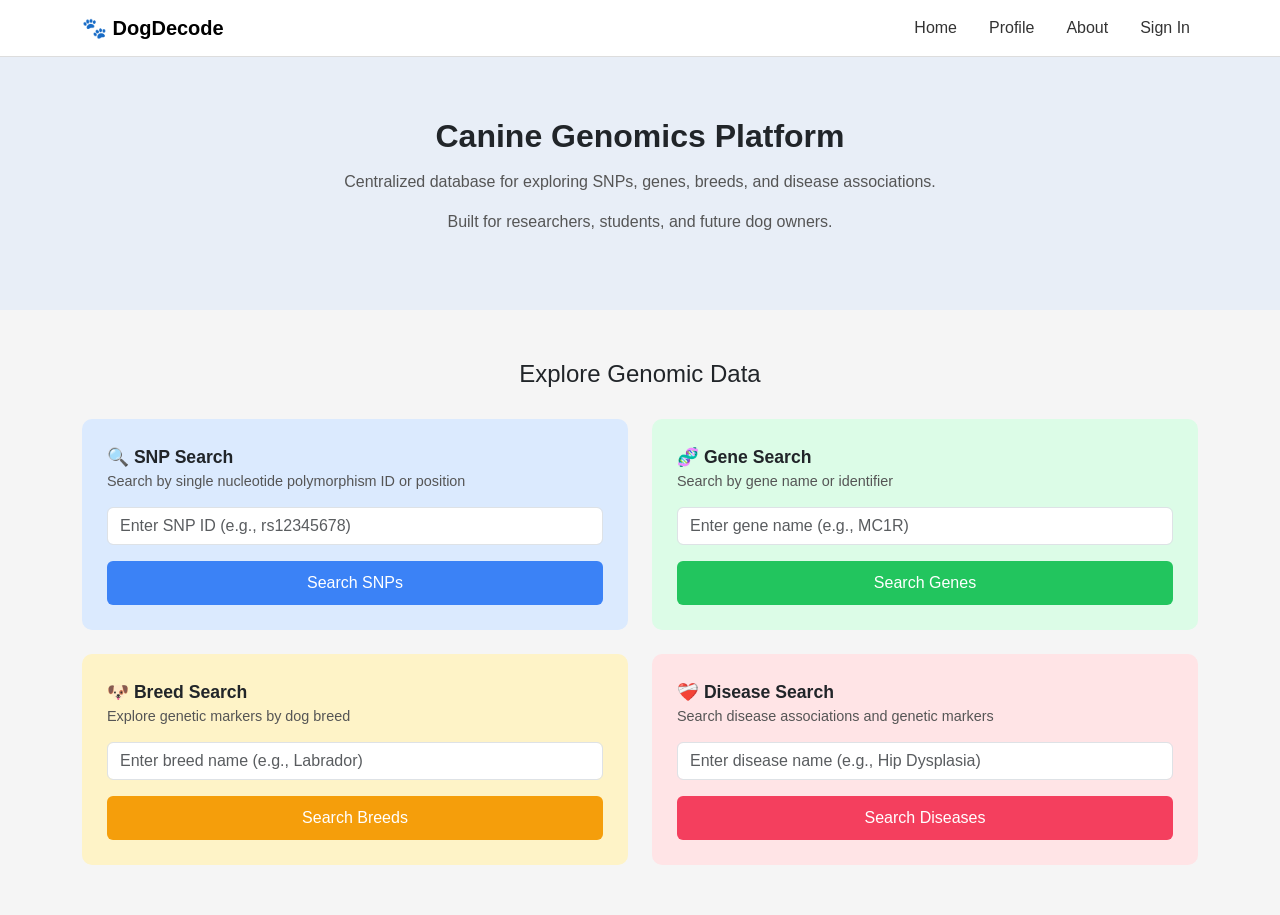
==== Index.html @ 12379d44 "first commit" ====
<!DOCTYPE html>
<html lang="en">
<head>
    <meta charset="UTF-8">
    <meta name="viewport" content="width=device-width, initial-scale=1.0">
    <title>Canine Genomics Platform</title>
    <link href="https://cdn.jsdelivr.net/npm/bootstrap@5.3.3/dist/css/bootstrap.min.css" rel="stylesheet">
    <link href="css/Homepage.css" rel="stylesheet">
</head>
<body>

    <nav class="navbar navbar-expand-lg">
        <div class="container">
            <a class="navbar-brand fw-bold" href="#">🐾 DogDecode</a>
            <button class="navbar-toggler" type="button" data-bs-toggle="collapse" data-bs-target="#navMenu">
                <span class="navbar-toggler-icon"></span>
            </button>
            <div class="collapse navbar-collapse justify-content-end" id="navMenu">
                <ul class="navbar-nav gap-3">
                    <li class="nav-item"><a class="nav-link" href="#">Home</a></li>
                    <li class="nav-item"><a class="nav-link" href="#">Profile</a></li>
                    <li class="nav-item"><a class="nav-link" href="#">About</a></li>
                    <li class="nav-item"><a class="nav-link" href="#">Sign In</a></li>
                </ul>
            </div>
        </div>
    </nav>

    <div class="hero-section">
        <h1>Canine Genomics Platform</h1>
        <p>Centralized database for exploring SNPs, genes, breeds, and disease associations.</p>
        <p>Built for researchers, students, and future dog owners.</p>
    </div>

    <div class="cards-section">
        <div class="container">
            <h2 class="section-heading">Explore Genomic Data</h2>
            <div class="row g-4">

                <div class="col-12 col-md-6">
                    <div class="search-card card-snp">
                        <p class="card-title">🔍 SNP Search</p>
                        <p class="card-description">Search by single nucleotide polymorphism ID or position</p>
                        <input type="text" class="form-control mb-3" placeholder="Enter SNP ID (e.g., rs12345678)">
                        <button class="btn-snp">Search SNPs</button>
                    </div>
                </div>

                <div class="col-12 col-md-6">
                    <div class="search-card card-gene">
                        <p class="card-title">🧬 Gene Search</p>
                        <p class="card-description">Search by gene name or identifier</p>
                        <input type="text" class="form-control mb-3" placeholder="Enter gene name (e.g., MC1R)">
                        <button class="btn-gene">Search Genes</button>
                    </div>
                </div>

                <div class="col-12 col-md-6">
                    <div class="search-card card-breed">
                        <p class="card-title">🐶 Breed Search</p>
                        <p class="card-description">Explore genetic markers by dog breed</p>
                        <input type="text" class="form-control mb-3" placeholder="Enter breed name (e.g., Labrador)">
                        <button class="btn-breed">Search Breeds</button>
                    </div>
                </div>

                <div class="col-12 col-md-6">
                    <div class="search-card card-disease">
                        <p class="card-title">❤️‍🩹 Disease Search</p>
                        <p class="card-description">Search disease associations and genetic markers</p>
                        <input type="text" class="form-control mb-3" placeholder="Enter disease name (e.g., Hip Dysplasia)">
                        <button class="btn-disease">Search Diseases</button>
                    </div>
                </div>

            </div>
        </div>
    </div>

    <script src="https://cdn.jsdelivr.net/npm/bootstrap@5.3.3/dist/js/bootstrap.bundle.min.js"></script>
</body>
</html>
---- css/Homepage.css ----
body {
    font-family: Arial, sans-serif;
    background-color: #f5f5f5;
}

.navbar {
    background-color: white;
    border-bottom: 1px solid #ddd;
}

.nav-link {
    color: #333 !important;
}

.nav-link:hover {
    color: #0d6efd !important;
}

.hero-section {
    background-color: #e8eef7;
    padding: 60px 20px;
    text-align: center;
}

.hero-section h1 {
    font-size: 2rem;
    font-weight: bold;
    margin-bottom: 15px;
}

.hero-section p {
    color: #555;
    font-size: 1rem;
}

.section-heading {
    text-align: center;
    margin-bottom: 30px;
    font-size: 1.5rem;
}

.search-card {
    border-radius: 10px;
    padding: 25px;
    height: 100%;
}

.card-snp {
    background-color: #dbeafe;
}

.card-gene {
    background-color: #dcfce7;
}

.card-breed {
    background-color: #fef3c7;
}

.card-disease {
    background-color: #ffe4e6;
}

.card-title {
    font-size: 1.1rem;
    font-weight: bold;
}

.card-description {
    color: #555;
    font-size: 0.9rem;
    margin-bottom: 15px;
}

.btn-snp {
    background-color: #3b82f6;
    color: white;
    border: none;
    width: 100%;
    padding: 10px;
    border-radius: 6px;
}

.btn-gene {
    background-color: #22c55e;
    color: white;
    border: none;
    width: 100%;
    padding: 10px;
    border-radius: 6px;
}

.btn-breed {
    background-color: #f59e0b;
    color: white;
    border: none;
    width: 100%;
    padding: 10px;
    border-radius: 6px;
}

.btn-disease {
    background-color: #f43f5e;
    color: white;
    border: none;
    width: 100%;
    padding: 10px;
    border-radius: 6px;
}

.cards-section {
    padding: 50px 20px;
}
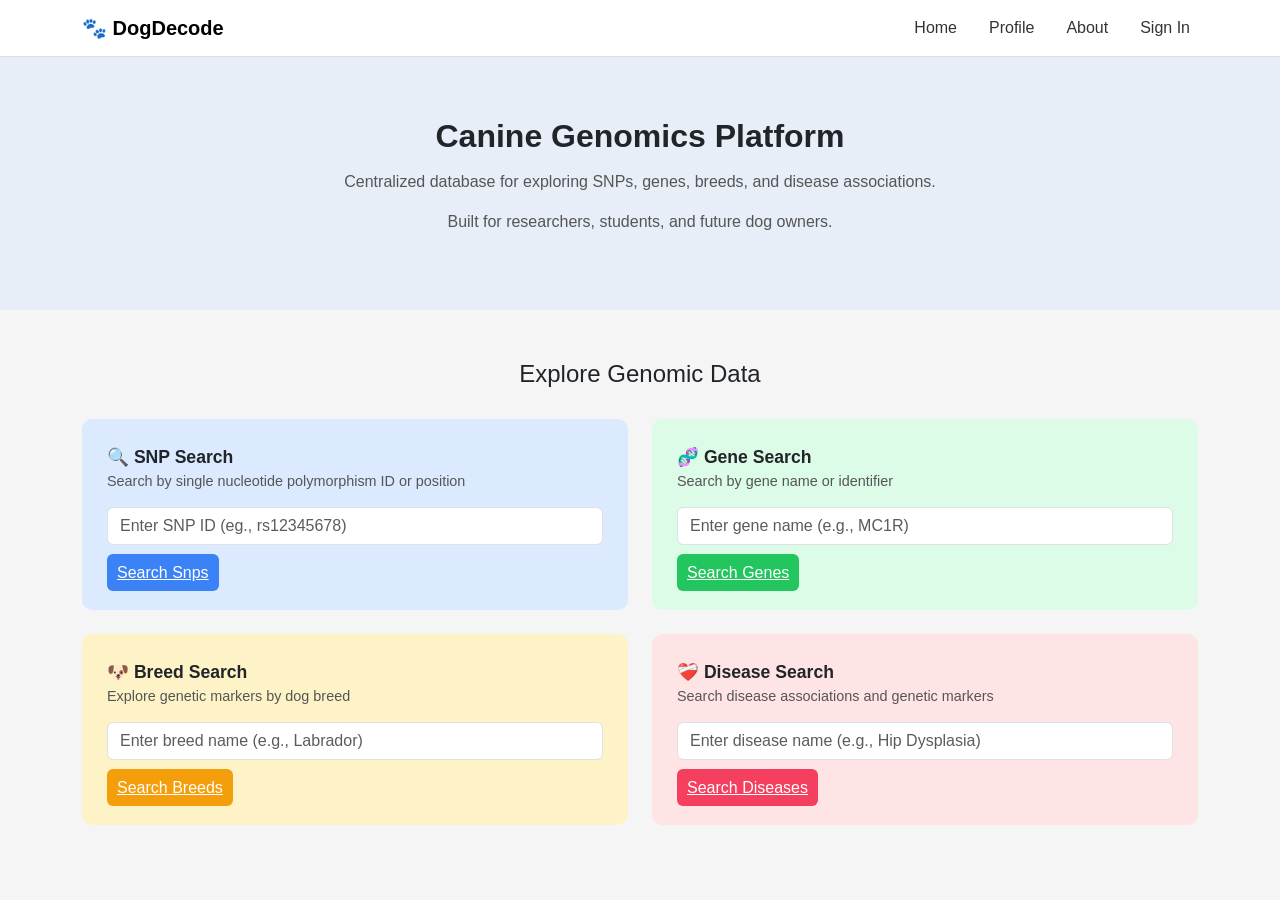
==== commit 7af1cfd1: "all pages done" ====
--- a/Index.html
+++ b/Index.html
@@ -18,7 +18,7 @@
             <div class="collapse navbar-collapse justify-content-end" id="navMenu">
                 <ul class="navbar-nav gap-3">
                     <li class="nav-item"><a class="nav-link" href="#">Home</a></li>
-                    <li class="nav-item"><a class="nav-link" href="#">Profile</a></li>
+                     <li class="nav-item"><a class="nav-link" href="Profile.html">Profile</a></li>
                     <li class="nav-item"><a class="nav-link" href="#">About</a></li>
                     <li class="nav-item"><a class="nav-link" href="#">Sign In</a></li>
                 </ul>
@@ -41,8 +41,9 @@
                     <div class="search-card card-snp">
                         <p class="card-title">🔍 SNP Search</p>
                         <p class="card-description">Search by single nucleotide polymorphism ID or position</p>
-                        <input type="text" class="form-control mb-3" placeholder="Enter SNP ID (e.g., rs12345678)">
-                        <button class="btn-snp">Search SNPs</button>
+                        <input type="text" class="form-control mb-3" placeholder="Enter SNP ID (eg., rs12345678)">
+                        <a href="SnpResults.html" class="btn-snp">Search Snps</a>
+
                     </div>
                 </div>
 
@@ -51,7 +52,7 @@
                         <p class="card-title">🧬 Gene Search</p>
                         <p class="card-description">Search by gene name or identifier</p>
                         <input type="text" class="form-control mb-3" placeholder="Enter gene name (e.g., MC1R)">
-                        <button class="btn-gene">Search Genes</button>
+                        <a href="GeneResults.html" class="btn-gene">Search Genes</a>
                     </div>
                 </div>
 
@@ -60,7 +61,7 @@
                         <p class="card-title">🐶 Breed Search</p>
                         <p class="card-description">Explore genetic markers by dog breed</p>
                         <input type="text" class="form-control mb-3" placeholder="Enter breed name (e.g., Labrador)">
-                        <button class="btn-breed">Search Breeds</button>
+                        <a href="BreedResults.html" class="btn-breed">Search Breeds</a>
                     </div>
                 </div>
 
@@ -69,7 +70,7 @@
                         <p class="card-title">❤️‍🩹 Disease Search</p>
                         <p class="card-description">Search disease associations and genetic markers</p>
                         <input type="text" class="form-control mb-3" placeholder="Enter disease name (e.g., Hip Dysplasia)">
-                        <button class="btn-disease">Search Diseases</button>
+                        <a href="DiseaseResults.html" class="btn-disease">Search Diseases</a>
                     </div>
                 </div>
 
